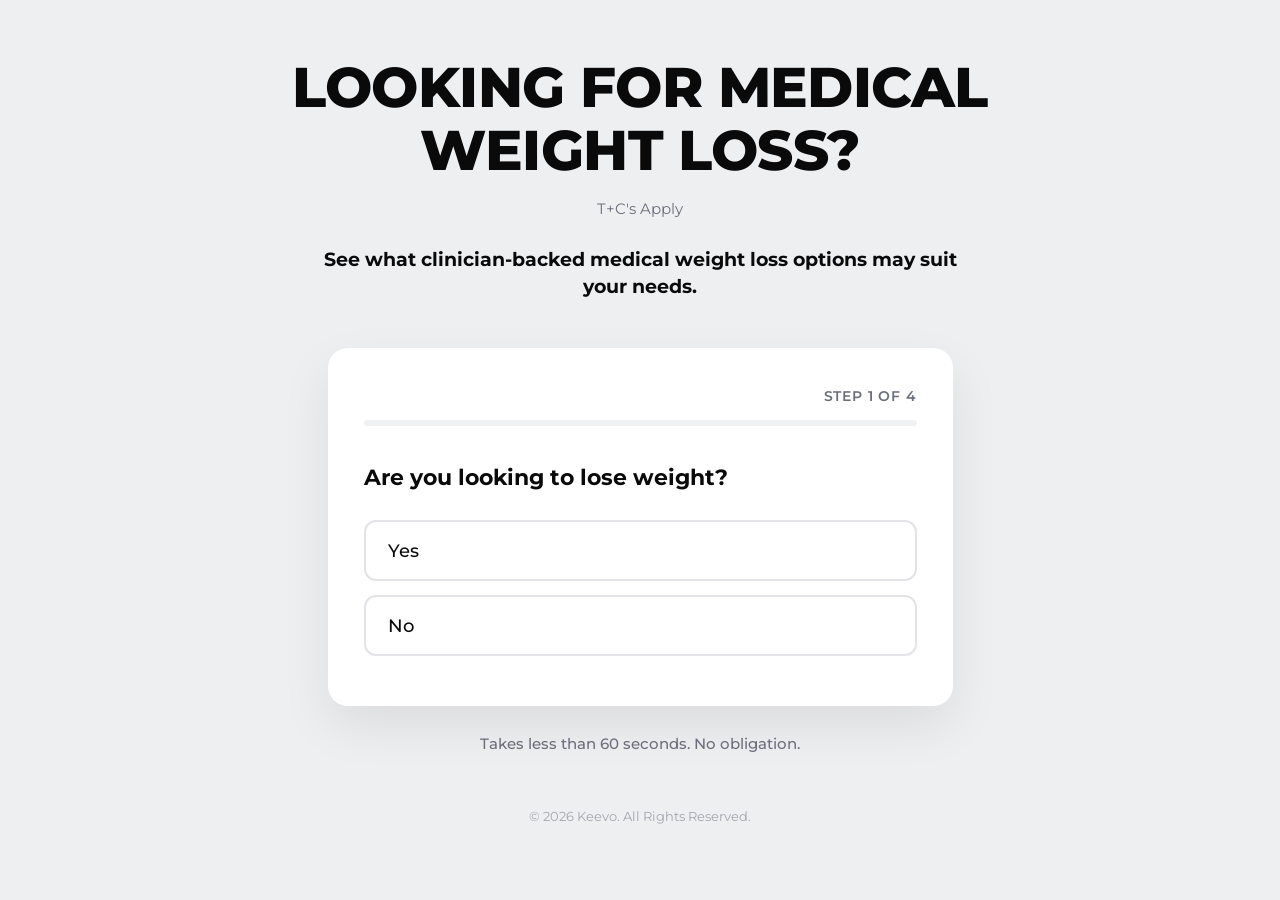
==== index.html @ 26b4117d "Add medical weight loss survey landing page Co-Authored-By: Claude Opus 5.5 <noreply@anthropic.com> " ====
<!doctype html>
<html lang="en">
<head>
  <meta charset="utf-8">
  <meta name="viewport" content="width=device-width, initial-scale=1">
  <title>Medical Weight Loss | Keevo</title>
  <meta name="description" content="See what clinician-backed medical weight loss options may suit your needs.">
  <link rel="preconnect" href="https://fonts.googleapis.com">
  <link rel="preconnect" href="https://fonts.gstatic.com" crossorigin>
  <link href="https://fonts.googleapis.com/css2?family=Montserrat:wght@400;500;600;700;800&display=swap" rel="stylesheet">
  <link rel="stylesheet" href="styles.css">
</head>
<body>
  <main class="page">
    <header class="hero">
      <h1>LOOKING FOR MEDICAL WEIGHT LOSS?</h1>
      <p class="terms">T+C's Apply</p>
      <p class="subhead">See what clinician-backed medical weight loss options may suit your needs.</p>
    </header>

    <section class="card" aria-live="polite">
      <form id="survey" novalidate>
        <div class="progress-meta"><span id="step-label">STEP 1 OF 4</span></div>
        <div class="progress-track"><div class="progress-bar" id="progress-bar"></div></div>

        <fieldset class="step active" data-step="1">
          <legend>Are you looking to lose weight?</legend>
          <button type="button" class="option" data-name="looking" data-value="Yes">Yes</button>
          <button type="button" class="option" data-name="looking" data-value="No">No</button>
        </fieldset>

        <fieldset class="step" data-step="2">
          <legend>How much weight would you like to lose?</legend>
          <button type="button" class="option" data-name="goal" data-value="Under 10kg">Under 10kg</button>
          <button type="button" class="option" data-name="goal" data-value="10–20kg">10–20kg</button>
          <button type="button" class="option" data-name="goal" data-value="20–30kg">20–30kg</button>
          <button type="button" class="option" data-name="goal" data-value="30kg+">30kg+</button>
        </fieldset>

        <fieldset class="step" data-step="3">
          <legend>Have you tried to lose weight before?</legend>
          <button type="button" class="option" data-name="tried" data-value="Yes, diet &amp; exercise">Yes, diet &amp; exercise</button>
          <button type="button" class="option" data-name="tried" data-value="Yes, medication">Yes, medication</button>
          <button type="button" class="option" data-name="tried" data-value="No, this is my first time">No, this is my first time</button>
        </fieldset>

        <fieldset class="step" data-step="4">
          <legend>Where should we send your options?</legend>
          <label>First name<input type="text" name="firstName" autocomplete="given-name" required></label>
          <label>Email<input type="email" name="email" autocomplete="email" required></label>
          <label>Mobile<input type="tel" name="phone" autocomplete="tel" required></label>
          <p class="error" id="form-error" hidden>Please fill in all fields with valid details.</p>
          <button type="submit" class="submit">See my options</button>
          <button type="button" class="back">Back</button>
        </fieldset>

        <div class="step" data-step="done">
          <h2>Thanks! You're all set.</h2>
          <p>A member of our team will be in touch shortly to talk through your options.</p>
        </div>

        <div class="step" data-step="ineligible">
          <h2>Thanks for your interest.</h2>
          <p>This program is designed for people looking to lose weight. If that changes, come back any time.</p>
          <button type="button" class="back" data-restart>Start again</button>
        </div>
      </form>
    </section>

    <p class="reassure">Takes less than 60 seconds. No obligation.</p>
    <footer>&copy; <span id="year"></span> Keevo. All Rights Reserved.</footer>
  </main>

  <script src="script.js"></script>
</body>
</html>
---- styles.css ----
*, *::before, *::after { box-sizing: border-box; }

:root {
  --bg: #eeeff1;
  --text: #0a0a0a;
  --muted: #6b6f7b;
  --faint: #a3a6ae;
  --card: #ffffff;
  --border: #e3e4e8;
  --accent: #111111;
}

html, body { margin: 0; }

body {
  background: var(--bg);
  color: var(--text);
  font-family: "Montserrat", system-ui, -apple-system, sans-serif;
  -webkit-font-smoothing: antialiased;
}

.page {
  max-width: 820px;
  margin: 0 auto;
  padding: 56px 16px 40px;
  text-align: center;
}

.hero h1 {
  font-size: clamp(2rem, 5.5vw, 3.5rem);
  font-weight: 800;
  line-height: 1.12;
  letter-spacing: -0.01em;
  margin: 0;
}

.terms {
  color: var(--muted);
  font-size: 0.95rem;
  margin: 18px 0 0;
}

.subhead {
  font-size: 1.2rem;
  font-weight: 700;
  line-height: 1.4;
  max-width: 640px;
  margin: 28px auto 0;
}

.card {
  background: var(--card);
  border-radius: 20px;
  box-shadow: 0 20px 50px rgba(0, 0, 0, 0.08);
  max-width: 625px;
  margin: 48px auto 0;
  padding: 40px 36px 36px;
  text-align: left;
}

form { margin: 0; }

.progress-meta {
  text-align: right;
  color: var(--muted);
  font-size: 0.85rem;
  font-weight: 600;
  letter-spacing: 0.06em;
}

.progress-track {
  height: 6px;
  background: #f0f1f3;
  border-radius: 999px;
  margin: 16px 0 36px;
  overflow: hidden;
}

.progress-bar {
  height: 100%;
  width: 0;
  background: var(--accent);
  border-radius: inherit;
  transition: width 0.3s ease;
}

.step { display: none; border: 0; margin: 0; padding: 0; min-width: 0; }
.step.active { display: block; }

legend, .step h2 {
  font-size: 1.4rem;
  font-weight: 700;
  line-height: 1.35;
  margin: 0 0 28px;
  padding: 0;
}

.step p { color: var(--muted); line-height: 1.6; margin: 0; }

.option {
  display: block;
  width: 100%;
  background: #fff;
  border: 2px solid var(--border);
  border-radius: 12px;
  padding: 18px 22px;
  margin-bottom: 14px;
  font-family: inherit;
  font-weight: 500;
  font-size: 1.1rem;
  color: var(--text);
  text-align: left;
  cursor: pointer;
  transition: border-color 0.15s ease, background 0.15s ease;
}

.option:hover, .option:focus-visible { border-color: var(--accent); outline: none; }
.option.selected { border-color: var(--accent); background: #f7f7f8; }

label {
  display: block;
  font-weight: 600;
  font-size: 0.95rem;
  margin-bottom: 16px;
}

input {
  display: block;
  width: 100%;
  margin-top: 8px;
  border: 2px solid var(--border);
  border-radius: 12px;
  padding: 14px 18px;
  font-family: inherit;
  font-weight: 500;
  font-size: 1rem;
  color: var(--text);
}

input:focus { border-color: var(--accent); outline: none; }

.error { color: #c0392b !important; font-size: 0.9rem; margin-bottom: 12px !important; }

.submit {
  width: 100%;
  background: var(--accent);
  color: #fff;
  border: 0;
  border-radius: 12px;
  padding: 18px;
  font-family: inherit;
  font-weight: 700;
  font-size: 1.1rem;
  cursor: pointer;
  margin-top: 8px;
}

.submit:hover { opacity: 0.9; }

.back {
  background: none;
  border: 0;
  color: var(--muted);
  font-family: inherit;
  font-weight: 500;
  font-size: 0.95rem;
  cursor: pointer;
  padding: 12px 0 0;
  text-decoration: underline;
}

.reassure {
  color: var(--muted);
  font-size: 0.95rem;
  font-weight: 500;
  margin: 28px 0 0;
}

footer {
  color: var(--faint);
  font-size: 0.8rem;
  margin-top: 56px;
}

@media (max-width: 560px) {
  .page { padding-top: 36px; }
  .subhead { font-size: 1.05rem; }
  .card { padding: 28px 20px 24px; margin-top: 32px; }
  legend, .step h2 { font-size: 1.2rem; }
}
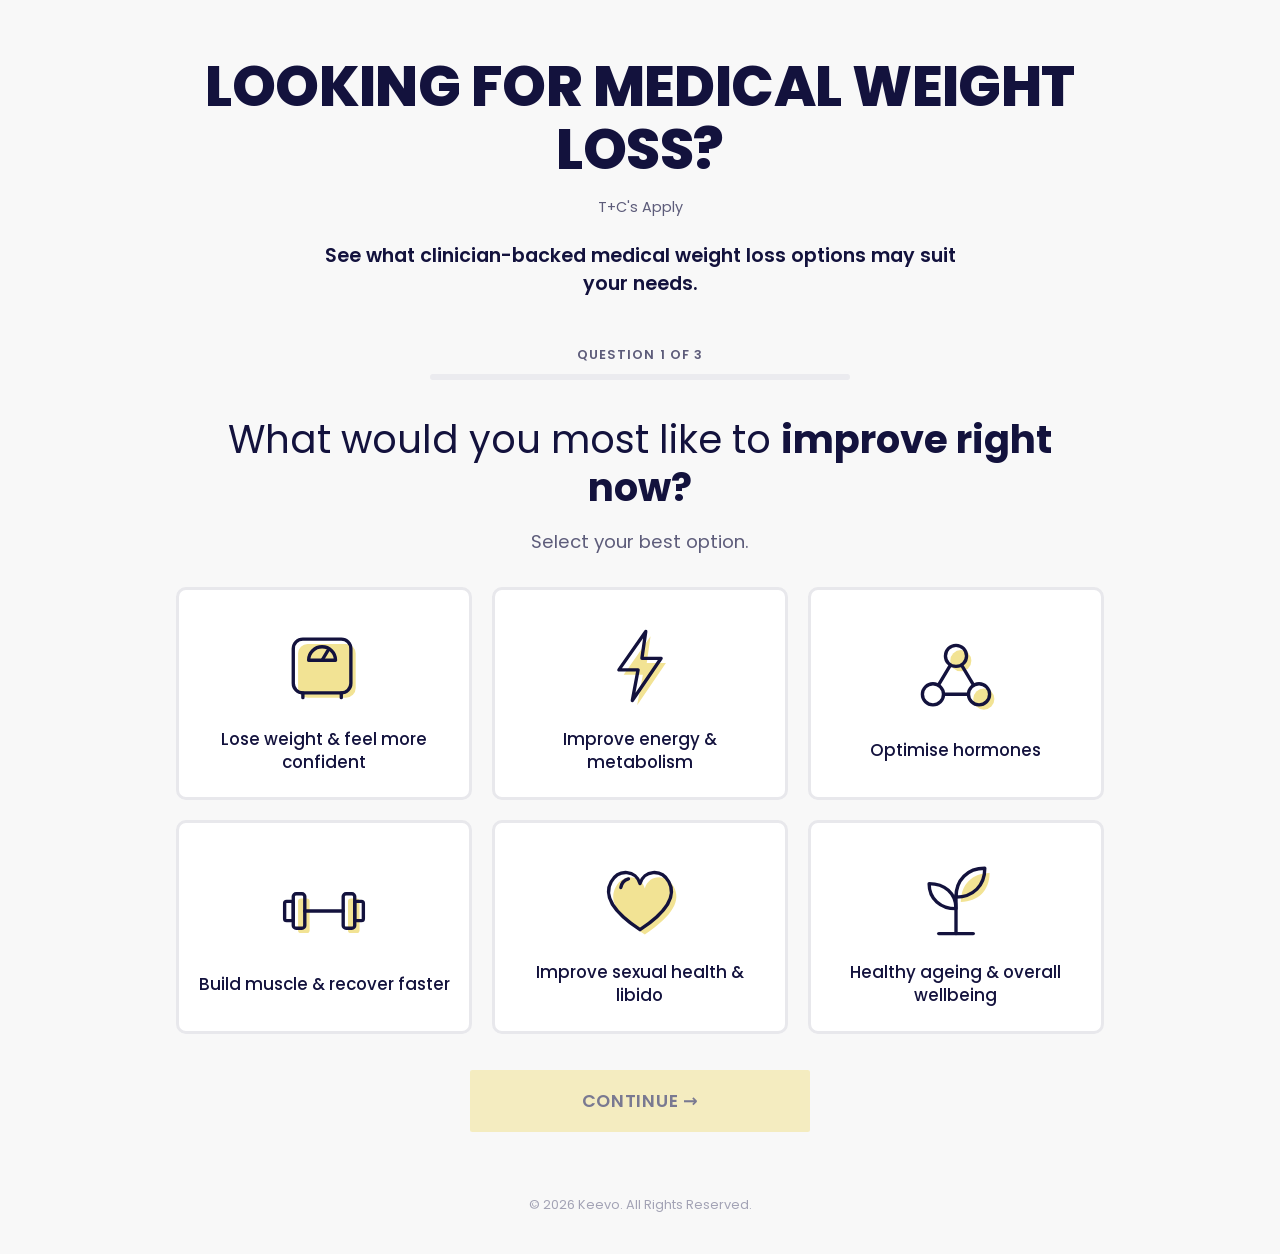
==== commit 8432f104: "Rebuild survey as 3 image-card questions plus lead form Co-Authored-By: Claude Opus 5.5 <noreply@ant" ====
--- a/index.html
+++ b/index.html
@@ -7,7 +7,7 @@
   <meta name="description" content="See what clinician-backed medical weight loss options may suit your needs.">
   <link rel="preconnect" href="https://fonts.googleapis.com">
   <link rel="preconnect" href="https://fonts.gstatic.com" crossorigin>
-  <link href="https://fonts.googleapis.com/css2?family=Montserrat:wght@400;500;600;700;800&display=swap" rel="stylesheet">
+  <link href="https://fonts.googleapis.com/css2?family=Poppins:wght@400;500;600;700;800&display=swap" rel="stylesheet">
   <link rel="stylesheet" href="styles.css">
 </head>
 <body>
@@ -18,56 +18,35 @@
       <p class="subhead">See what clinician-backed medical weight loss options may suit your needs.</p>
     </header>
 
-    <section class="card" aria-live="polite">
-      <form id="survey" novalidate>
-        <div class="progress-meta"><span id="step-label">STEP 1 OF 4</span></div>
+    <section class="quiz" aria-live="polite">
+      <div class="progress">
+        <span id="step-label">QUESTION 1 OF 3</span>
         <div class="progress-track"><div class="progress-bar" id="progress-bar"></div></div>
+      </div>
 
-        <fieldset class="step active" data-step="1">
-          <legend>Are you looking to lose weight?</legend>
-          <button type="button" class="option" data-name="looking" data-value="Yes">Yes</button>
-          <button type="button" class="option" data-name="looking" data-value="No">No</button>
-        </fieldset>
+      <!-- Question steps are rendered from QUESTIONS in script.js -->
+      <div id="questions"></div>
 
-        <fieldset class="step" data-step="2">
-          <legend>How much weight would you like to lose?</legend>
-          <button type="button" class="option" data-name="goal" data-value="Under 10kg">Under 10kg</button>
-          <button type="button" class="option" data-name="goal" data-value="10–20kg">10–20kg</button>
-          <button type="button" class="option" data-name="goal" data-value="20–30kg">20–30kg</button>
-          <button type="button" class="option" data-name="goal" data-value="30kg+">30kg+</button>
-        </fieldset>
+      <form class="step" data-step="contact" id="lead-form" novalidate>
+        <h2>You're <strong>almost there</strong></h2>
+        <p class="hint">Where should we send your next steps?</p>
+        <div class="fields">
+          <label>First Name<input type="text" name="firstName" placeholder="Enter your first name" autocomplete="given-name" required></label>
+          <label>Email Address<input type="email" name="email" placeholder="Enter your best email" autocomplete="email" required></label>
+          <label>Phone Number<input type="tel" name="phone" placeholder="Enter your mobile number" autocomplete="tel" required></label>
+          <p class="error" id="form-error" hidden>Please fill in all fields with valid details.</p>
+        </div>
+        <button type="submit" class="next">See My Options &rarr;</button>
+        <p class="privacy">Your details are kept private and only used to help with your enquiry.</p>
+        <button type="button" class="back">&larr; Back</button>
+      </form>
 
-        <fieldset class="step" data-step="3">
-          <legend>Have you tried to lose weight before?</legend>
-          <button type="button" class="option" data-name="tried" data-value="Yes, diet &amp; exercise">Yes, diet &amp; exercise</button>
-          <button type="button" class="option" data-name="tried" data-value="Yes, medication">Yes, medication</button>
-          <button type="button" class="option" data-name="tried" data-value="No, this is my first time">No, this is my first time</button>
-        </fieldset>
-
-        <fieldset class="step" data-step="4">
-          <legend>Where should we send your options?</legend>
-          <label>First name<input type="text" name="firstName" autocomplete="given-name" required></label>
-          <label>Email<input type="email" name="email" autocomplete="email" required></label>
-          <label>Mobile<input type="tel" name="phone" autocomplete="tel" required></label>
-          <p class="error" id="form-error" hidden>Please fill in all fields with valid details.</p>
-          <button type="submit" class="submit">See my options</button>
-          <button type="button" class="back">Back</button>
-        </fieldset>
-
-        <div class="step" data-step="done">
-          <h2>Thanks! You're all set.</h2>
-          <p>A member of our team will be in touch shortly to talk through your options.</p>
-        </div>
-
-        <div class="step" data-step="ineligible">
-          <h2>Thanks for your interest.</h2>
-          <p>This program is designed for people looking to lose weight. If that changes, come back any time.</p>
-          <button type="button" class="back" data-restart>Start again</button>
-        </div>
-      </form>
+      <div class="step" data-step="done">
+        <h2>Thanks, <strong>you're all set!</strong></h2>
+        <p class="hint">A member of our team will be in touch shortly to talk through your options.</p>
+      </div>
     </section>
 
-    <p class="reassure">Takes less than 60 seconds. No obligation.</p>
     <footer>&copy; <span id="year"></span> Keevo. All Rights Reserved.</footer>
   </main>
 
--- a/styles.css
+++ b/styles.css
@@ -1,13 +1,14 @@
 *, *::before, *::after { box-sizing: border-box; }
 
 :root {
-  --bg: #eeeff1;
-  --text: #0a0a0a;
-  --muted: #6b6f7b;
-  --faint: #a3a6ae;
+  --bg: #f8f8f8;
+  --text: #13123d;
+  --muted: #5d5c7a;
+  --faint: #a3a3b5;
   --card: #ffffff;
-  --border: #e3e4e8;
-  --accent: #111111;
+  --border: #e8e8ec;
+  --accent: #f2e394;
+  --accent-strong: #e8cf52;
 }
 
 html, body { margin: 0; }
@@ -15,17 +16,18 @@
 body {
   background: var(--bg);
   color: var(--text);
-  font-family: "Montserrat", system-ui, -apple-system, sans-serif;
+  font-family: "Poppins", system-ui, -apple-system, sans-serif;
   -webkit-font-smoothing: antialiased;
 }
 
 .page {
-  max-width: 820px;
+  max-width: 960px;
   margin: 0 auto;
   padding: 56px 16px 40px;
   text-align: center;
 }
 
+/* Hero */
 .hero h1 {
   font-size: clamp(2rem, 5.5vw, 3.5rem);
   font-weight: 800;
@@ -36,155 +38,187 @@
 
 .terms {
   color: var(--muted);
-  font-size: 0.95rem;
-  margin: 18px 0 0;
+  font-size: 0.9rem;
+  margin: 16px 0 0;
 }
 
 .subhead {
   font-size: 1.2rem;
-  font-weight: 700;
-  line-height: 1.4;
+  font-weight: 600;
+  line-height: 1.45;
   max-width: 640px;
-  margin: 28px auto 0;
-}
-
-.card {
-  background: var(--card);
-  border-radius: 20px;
-  box-shadow: 0 20px 50px rgba(0, 0, 0, 0.08);
-  max-width: 625px;
-  margin: 48px auto 0;
-  padding: 40px 36px 36px;
-  text-align: left;
-}
-
-form { margin: 0; }
-
-.progress-meta {
-  text-align: right;
-  color: var(--muted);
-  font-size: 0.85rem;
-  font-weight: 600;
-  letter-spacing: 0.06em;
+  margin: 24px auto 0;
+}
+
+/* Quiz */
+.quiz { margin-top: 48px; }
+
+.progress {
+  max-width: 420px;
+  margin: 0 auto 36px;
+  color: var(--muted);
+  font-size: 0.8rem;
+  font-weight: 600;
+  letter-spacing: 0.08em;
 }
 
 .progress-track {
   height: 6px;
-  background: #f0f1f3;
+  background: #ebebef;
   border-radius: 999px;
-  margin: 16px 0 36px;
+  margin-top: 10px;
   overflow: hidden;
 }
 
 .progress-bar {
   height: 100%;
   width: 0;
-  background: var(--accent);
+  background: var(--accent-strong);
   border-radius: inherit;
   transition: width 0.3s ease;
 }
 
-.step { display: none; border: 0; margin: 0; padding: 0; min-width: 0; }
+.step { display: none; margin: 0; }
 .step.active { display: block; }
 
-legend, .step h2 {
-  font-size: 1.4rem;
-  font-weight: 700;
+.step h2 {
+  font-size: clamp(1.5rem, 4vw, 2.4rem);
+  font-weight: 400;
+  line-height: 1.25;
+  margin: 0;
+}
+
+.step h2 strong { font-weight: 700; }
+
+.hint {
+  color: var(--muted);
+  font-size: 1.15rem;
+  margin: 16px 0 32px;
+}
+
+/* Image option cards */
+.options {
+  display: flex;
+  flex-wrap: wrap;
+  gap: 20px;
+  justify-content: center;
+}
+
+.option {
+  display: flex;
+  flex-direction: column;
+  align-items: center;
+  justify-content: center;
+  flex: 0 1 calc((100% - 40px) / 3);
+  gap: 14px;
+  background: var(--card);
+  border: 3px solid var(--border);
+  border-radius: 10px;
+  padding: 28px 16px 24px;
+  font-family: inherit;
+  font-size: 1.05rem;
+  font-weight: 500;
   line-height: 1.35;
-  margin: 0 0 28px;
-  padding: 0;
-}
-
-.step p { color: var(--muted); line-height: 1.6; margin: 0; }
-
-.option {
+  color: var(--text);
+  cursor: pointer;
+  transition: border-color 0.15s ease, transform 0.15s ease, box-shadow 0.15s ease;
+}
+
+.option svg { width: 96px; height: 96px; flex: none; }
+
+.option:hover { transform: translateY(-2px); box-shadow: 0 8px 24px rgba(19, 18, 61, 0.06); }
+.option:focus-visible { outline: 2px solid var(--text); outline-offset: 2px; }
+.option[aria-pressed="true"] { border-color: var(--accent-strong); box-shadow: 0 0 0 1px var(--accent-strong); }
+
+/* Buttons */
+.next {
   display: block;
   width: 100%;
-  background: #fff;
-  border: 2px solid var(--border);
-  border-radius: 12px;
-  padding: 18px 22px;
-  margin-bottom: 14px;
-  font-family: inherit;
-  font-weight: 500;
+  max-width: 340px;
+  margin: 36px auto 0;
+  background: var(--accent);
+  color: var(--text);
+  border: 0;
+  border-radius: 2px;
+  padding: 18px 24px;
+  font-family: inherit;
   font-size: 1.1rem;
-  color: var(--text);
+  font-weight: 600;
+  letter-spacing: 0.04em;
+  text-transform: uppercase;
+  cursor: pointer;
+  transition: background 0.15s ease, opacity 0.15s ease;
+}
+
+.next:hover:not(:disabled) { background: var(--accent-strong); }
+.next:disabled { opacity: 0.55; cursor: not-allowed; }
+
+.back {
+  background: none;
+  border: 0;
+  color: var(--muted);
+  font-family: inherit;
+  font-size: 0.95rem;
+  cursor: pointer;
+  padding: 16px 8px 0;
+}
+
+.back:hover { color: var(--text); }
+
+/* Lead form */
+.fields {
+  max-width: 460px;
+  margin: 0 auto;
   text-align: left;
-  cursor: pointer;
-  transition: border-color 0.15s ease, background 0.15s ease;
-}
-
-.option:hover, .option:focus-visible { border-color: var(--accent); outline: none; }
-.option.selected { border-color: var(--accent); background: #f7f7f8; }
+}
 
 label {
   display: block;
   font-weight: 600;
   font-size: 0.95rem;
-  margin-bottom: 16px;
+  margin-bottom: 18px;
 }
 
 input {
   display: block;
   width: 100%;
   margin-top: 8px;
+  background: var(--card);
   border: 2px solid var(--border);
-  border-radius: 12px;
-  padding: 14px 18px;
-  font-family: inherit;
-  font-weight: 500;
+  border-radius: 8px;
+  padding: 14px 16px;
+  font-family: inherit;
   font-size: 1rem;
   color: var(--text);
 }
 
-input:focus { border-color: var(--accent); outline: none; }
-
-.error { color: #c0392b !important; font-size: 0.9rem; margin-bottom: 12px !important; }
-
-.submit {
-  width: 100%;
-  background: var(--accent);
-  color: #fff;
-  border: 0;
-  border-radius: 12px;
-  padding: 18px;
-  font-family: inherit;
-  font-weight: 700;
-  font-size: 1.1rem;
-  cursor: pointer;
-  margin-top: 8px;
-}
-
-.submit:hover { opacity: 0.9; }
-
-.back {
-  background: none;
-  border: 0;
-  color: var(--muted);
-  font-family: inherit;
-  font-weight: 500;
-  font-size: 0.95rem;
-  cursor: pointer;
-  padding: 12px 0 0;
-  text-decoration: underline;
-}
-
-.reassure {
-  color: var(--muted);
-  font-size: 0.95rem;
-  font-weight: 500;
-  margin: 28px 0 0;
+input::placeholder { color: var(--faint); }
+input:focus { border-color: var(--accent-strong); outline: none; }
+
+.error { color: #c0392b; font-size: 0.9rem; margin: 0; }
+
+.privacy {
+  color: var(--muted);
+  font-size: 0.85rem;
+  margin: 16px 0 0;
 }
 
 footer {
   color: var(--faint);
   font-size: 0.8rem;
-  margin-top: 56px;
+  margin-top: 64px;
+}
+
+@media (max-width: 720px) {
+  .options { gap: 12px; }
+  .option {
+    flex-basis: calc((100% - 12px) / 2); padding: 20px 10px 18px; font-size: 0.92rem; }
+  .option svg { width: 72px; height: 72px; }
 }
 
 @media (max-width: 560px) {
   .page { padding-top: 36px; }
   .subhead { font-size: 1.05rem; }
-  .card { padding: 28px 20px 24px; margin-top: 32px; }
-  legend, .step h2 { font-size: 1.2rem; }
-}
+  .quiz { margin-top: 36px; }
+  .hint { font-size: 1rem; margin-bottom: 24px; }
+}
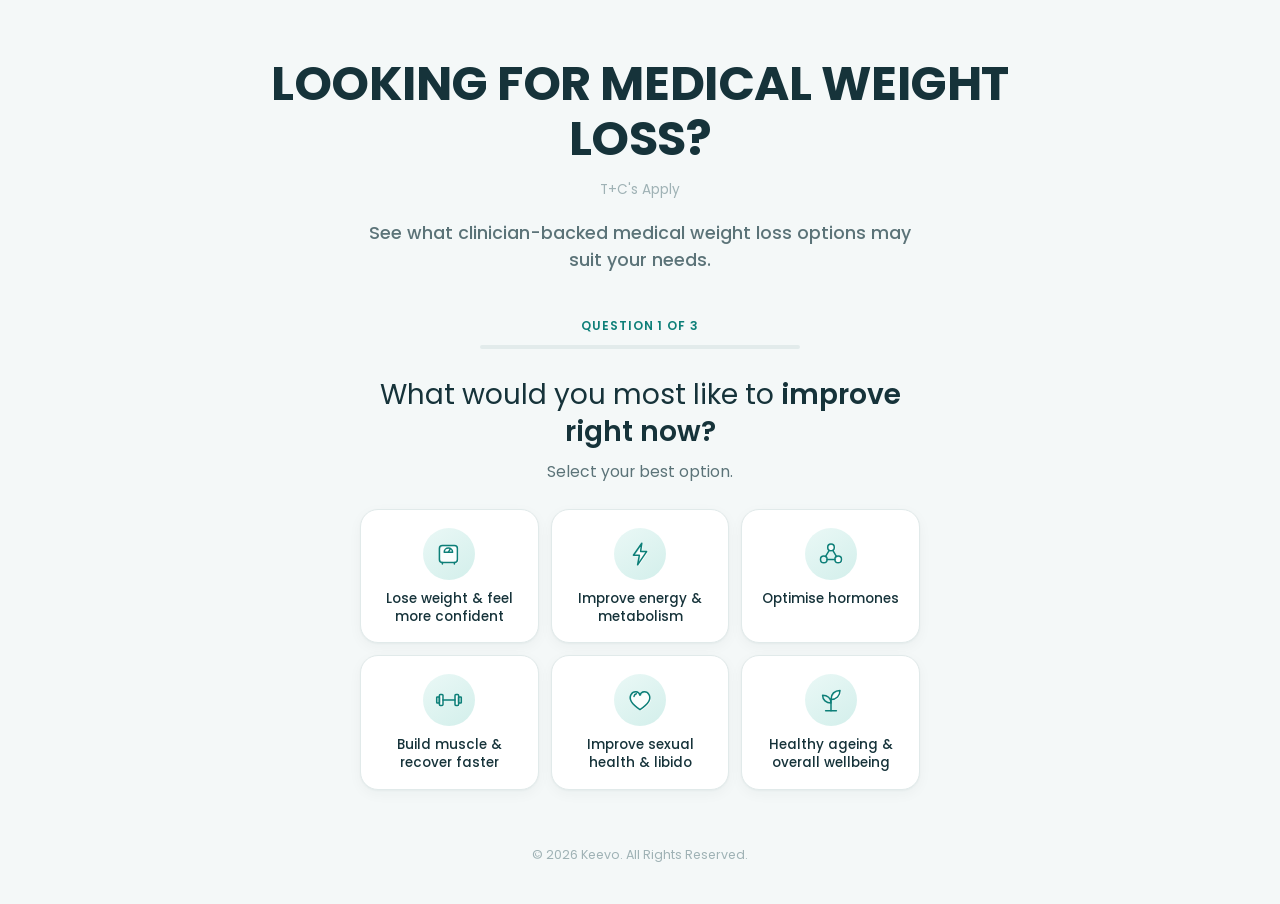
==== commit 957044e4: "Add Meta Pixel to survey pages and track Lead on form submit Co-Authored-By: Claude Opus 5.5 <norepl" ====
--- a/index.html
+++ b/index.html
@@ -9,6 +9,23 @@
   <link rel="preconnect" href="https://fonts.gstatic.com" crossorigin>
   <link href="https://fonts.googleapis.com/css2?family=Poppins:wght@400;500;600;700;800&display=swap" rel="stylesheet">
   <link rel="stylesheet" href="styles.css">
+  <!-- Meta Pixel Code -->
+  <script>
+  !function(f,b,e,v,n,t,s)
+  {if(f.fbq)return;n=f.fbq=function(){n.callMethod?
+  n.callMethod.apply(n,arguments):n.queue.push(arguments)};
+  if(!f._fbq)f._fbq=n;n.push=n;n.loaded=!0;n.version='2.0';
+  n.queue=[];t=b.createElement(e);t.async=!0;
+  t.src=v;s=b.getElementsByTagName(e)[0];
+  s.parentNode.insertBefore(t,s)}(window, document,'script',
+  'https://connect.facebook.net/en_US/fbevents.js');
+  fbq('init', '2586026985173211');
+  fbq('track', 'PageView');
+  </script>
+  <noscript><img height="1" width="1" style="display:none"
+  src="https://www.facebook.com/tr?id=2586026985173211&ev=PageView&noscript=1"
+  /></noscript>
+  <!-- End Meta Pixel Code -->
 </head>
 <body>
   <main class="page">
--- a/styles.css
+++ b/styles.css
@@ -1,14 +1,16 @@
 *, *::before, *::after { box-sizing: border-box; }
 
 :root {
-  --bg: #f8f8f8;
-  --text: #13123d;
-  --muted: #5d5c7a;
-  --faint: #a3a3b5;
+  --bg: #f4f8f8;
+  --text: #16333a;
+  --muted: #5b7378;
+  --faint: #9fb2b5;
   --card: #ffffff;
-  --border: #e8e8ec;
-  --accent: #f2e394;
-  --accent-strong: #e8cf52;
+  --border: #e1eaea;
+  --teal: #14a098;
+  --teal-dark: #0d7f78;
+  --teal-soft: #e3f4f2;
+  --teal-tint: #c4e8e4;
 }
 
 html, body { margin: 0; }
@@ -21,7 +23,7 @@
 }
 
 .page {
-  max-width: 960px;
+  max-width: 880px;
   margin: 0 auto;
   padding: 56px 16px 40px;
   text-align: center;
@@ -29,42 +31,43 @@
 
 /* Hero */
 .hero h1 {
-  font-size: clamp(2rem, 5.5vw, 3.5rem);
-  font-weight: 800;
-  line-height: 1.12;
+  font-size: clamp(1.9rem, 5vw, 3rem);
+  font-weight: 700;
+  line-height: 1.15;
   letter-spacing: -0.01em;
   margin: 0;
 }
 
 .terms {
-  color: var(--muted);
-  font-size: 0.9rem;
-  margin: 16px 0 0;
+  color: var(--faint);
+  font-size: 0.85rem;
+  margin: 14px 0 0;
 }
 
 .subhead {
-  font-size: 1.2rem;
-  font-weight: 600;
-  line-height: 1.45;
-  max-width: 640px;
-  margin: 24px auto 0;
+  color: var(--muted);
+  font-size: 1.1rem;
+  font-weight: 500;
+  line-height: 1.5;
+  max-width: 560px;
+  margin: 20px auto 0;
 }
 
 /* Quiz */
-.quiz { margin-top: 48px; }
+.quiz { margin-top: 44px; }
 
 .progress {
-  max-width: 420px;
-  margin: 0 auto 36px;
-  color: var(--muted);
-  font-size: 0.8rem;
+  max-width: 320px;
+  margin: 0 auto 28px;
+  color: var(--teal-dark);
+  font-size: 0.75rem;
   font-weight: 600;
   letter-spacing: 0.08em;
 }
 
 .progress-track {
-  height: 6px;
-  background: #ebebef;
+  height: 4px;
+  background: #e2ebeb;
   border-radius: 999px;
   margin-top: 10px;
   overflow: hidden;
@@ -73,7 +76,7 @@
 .progress-bar {
   height: 100%;
   width: 0;
-  background: var(--accent-strong);
+  background: var(--teal);
   border-radius: inherit;
   transition: width 0.3s ease;
 }
@@ -82,143 +85,191 @@
 .step.active { display: block; }
 
 .step h2 {
-  font-size: clamp(1.5rem, 4vw, 2.4rem);
+  font-size: clamp(1.3rem, 3.4vw, 1.75rem);
   font-weight: 400;
-  line-height: 1.25;
-  margin: 0;
-}
-
-.step h2 strong { font-weight: 700; }
+  line-height: 1.3;
+  max-width: 560px;
+  margin: 0 auto;
+}
+
+.step h2 strong { font-weight: 600; }
 
 .hint {
   color: var(--muted);
-  font-size: 1.15rem;
-  margin: 16px 0 32px;
+  font-size: 0.98rem;
+  margin: 10px 0 26px;
 }
 
 /* Image option cards */
 .options {
   display: flex;
   flex-wrap: wrap;
-  gap: 20px;
+  gap: 12px;
   justify-content: center;
+  max-width: 560px;
+  margin: 0 auto;
 }
 
 .option {
+  position: relative;
+  flex: 0 1 calc((100% - 24px) / 3);
   display: flex;
   flex-direction: column;
   align-items: center;
-  justify-content: center;
-  flex: 0 1 calc((100% - 40px) / 3);
-  gap: 14px;
+  gap: 10px;
   background: var(--card);
-  border: 3px solid var(--border);
-  border-radius: 10px;
-  padding: 28px 16px 24px;
-  font-family: inherit;
-  font-size: 1.05rem;
+  border: 1.5px solid var(--border);
+  border-radius: 18px;
+  padding: 18px 10px 16px;
+  font-family: inherit;
+  font-size: 0.84rem;
   font-weight: 500;
   line-height: 1.35;
   color: var(--text);
   cursor: pointer;
-  transition: border-color 0.15s ease, transform 0.15s ease, box-shadow 0.15s ease;
-}
-
-.option svg { width: 96px; height: 96px; flex: none; }
-
-.option:hover { transform: translateY(-2px); box-shadow: 0 8px 24px rgba(19, 18, 61, 0.06); }
-.option:focus-visible { outline: 2px solid var(--text); outline-offset: 2px; }
-.option[aria-pressed="true"] { border-color: var(--accent-strong); box-shadow: 0 0 0 1px var(--accent-strong); }
+  box-shadow: 0 1px 2px rgba(22, 51, 58, 0.04), 0 4px 14px rgba(22, 51, 58, 0.04);
+  transition: border-color 0.2s ease, background 0.2s ease, box-shadow 0.2s ease, transform 0.2s ease;
+}
+
+.icon-wrap {
+  display: grid;
+  place-items: center;
+  width: 52px;
+  height: 52px;
+  border-radius: 50%;
+  background: linear-gradient(145deg, #eaf8f6 0%, #d3efeb 100%);
+  transition: background 0.2s ease, transform 0.2s ease;
+}
+
+.option svg { width: 30px; height: 30px; }
+.ic-fill { fill: #ffffff; stroke: none; opacity: 0.85; }
+.ic-line { fill: none; stroke: var(--teal-dark); stroke-width: 5; stroke-linecap: round; stroke-linejoin: round; transition: stroke 0.2s ease; }
+
+.option:hover {
+  border-color: var(--teal-tint);
+  transform: translateY(-2px);
+  box-shadow: 0 2px 4px rgba(22, 51, 58, 0.04), 0 10px 24px rgba(20, 160, 152, 0.1);
+}
+.option:hover .icon-wrap { transform: scale(1.06); }
+.option:focus-visible { outline: 2px solid var(--teal); outline-offset: 2px; }
+
+.option[aria-pressed="true"] {
+  border-color: var(--teal);
+  background: linear-gradient(180deg, #ffffff 0%, #f0faf8 100%);
+  box-shadow: 0 0 0 3px var(--teal-soft), 0 10px 24px rgba(20, 160, 152, 0.12);
+}
+.option[aria-pressed="true"] .icon-wrap { background: linear-gradient(145deg, var(--teal) 0%, var(--teal-dark) 100%); }
+.option[aria-pressed="true"] .ic-line { stroke: #ffffff; }
+.option[aria-pressed="true"] .ic-fill { fill: #ffffff; opacity: 0.2; }
+
+/* Tick badge on the selected card */
+.option::after {
+  content: "";
+  position: absolute;
+  top: 8px;
+  right: 8px;
+  width: 18px;
+  height: 18px;
+  border-radius: 50%;
+  background: var(--teal) url("data:image/svg+xml,%3Csvg xmlns='http://www.w3.org/2000/svg' viewBox='0 0 24 24' fill='none' stroke='white' stroke-width='3.5' stroke-linecap='round' stroke-linejoin='round'%3E%3Cpath d='M6 12.5l4 4 8-9'/%3E%3C/svg%3E") center / 12px no-repeat;
+  opacity: 0;
+  transform: scale(0.5);
+  transition: opacity 0.2s ease, transform 0.2s ease;
+}
+.option[aria-pressed="true"]::after { opacity: 1; transform: scale(1); }
 
 /* Buttons */
 .next {
   display: block;
   width: 100%;
-  max-width: 340px;
-  margin: 36px auto 0;
-  background: var(--accent);
-  color: var(--text);
+  max-width: 280px;
+  margin: 28px auto 0;
+  background: var(--teal);
+  color: #fff;
   border: 0;
-  border-radius: 2px;
-  padding: 18px 24px;
-  font-family: inherit;
-  font-size: 1.1rem;
+  border-radius: 999px;
+  padding: 14px 24px;
+  font-family: inherit;
+  font-size: 1rem;
   font-weight: 600;
-  letter-spacing: 0.04em;
-  text-transform: uppercase;
   cursor: pointer;
-  transition: background 0.15s ease, opacity 0.15s ease;
-}
-
-.next:hover:not(:disabled) { background: var(--accent-strong); }
-.next:disabled { opacity: 0.55; cursor: not-allowed; }
+  box-shadow: 0 6px 16px rgba(20, 160, 152, 0.22);
+  transition: background 0.15s ease, opacity 0.15s ease, box-shadow 0.15s ease;
+}
+
+.next:hover:not(:disabled) { background: var(--teal-dark); }
 
 .back {
   background: none;
   border: 0;
   color: var(--muted);
   font-family: inherit;
-  font-size: 0.95rem;
+  font-size: 0.9rem;
   cursor: pointer;
-  padding: 16px 8px 0;
-}
-
-.back:hover { color: var(--text); }
+  padding: 14px 8px 0;
+}
+
+.back:hover { color: var(--teal-dark); }
 
 /* Lead form */
 .fields {
-  max-width: 460px;
+  max-width: 400px;
   margin: 0 auto;
   text-align: left;
 }
 
 label {
   display: block;
-  font-weight: 600;
-  font-size: 0.95rem;
-  margin-bottom: 18px;
+  font-weight: 500;
+  font-size: 0.88rem;
+  margin-bottom: 16px;
 }
 
 input {
   display: block;
   width: 100%;
-  margin-top: 8px;
+  margin-top: 6px;
   background: var(--card);
-  border: 2px solid var(--border);
-  border-radius: 8px;
-  padding: 14px 16px;
-  font-family: inherit;
-  font-size: 1rem;
+  border: 1.5px solid var(--border);
+  border-radius: 12px;
+  padding: 12px 14px;
+  font-family: inherit;
+  font-size: 0.95rem;
   color: var(--text);
+  transition: border-color 0.15s ease, box-shadow 0.15s ease;
 }
 
 input::placeholder { color: var(--faint); }
-input:focus { border-color: var(--accent-strong); outline: none; }
-
-.error { color: #c0392b; font-size: 0.9rem; margin: 0; }
+input:focus { border-color: var(--teal); box-shadow: 0 0 0 3px var(--teal-soft); outline: none; }
+
+.error { color: #c0392b; font-size: 0.85rem; margin: 0; }
 
 .privacy {
   color: var(--muted);
-  font-size: 0.85rem;
-  margin: 16px 0 0;
+  font-size: 0.8rem;
+  margin: 14px 0 0;
 }
 
 footer {
   color: var(--faint);
-  font-size: 0.8rem;
-  margin-top: 64px;
-}
-
-@media (max-width: 720px) {
-  .options { gap: 12px; }
+  font-size: 0.78rem;
+  margin-top: 56px;
+}
+
+@media (max-width: 640px) {
+  .options { gap: 10px; }
   .option {
-    flex-basis: calc((100% - 12px) / 2); padding: 20px 10px 18px; font-size: 0.92rem; }
-  .option svg { width: 72px; height: 72px; }
+    flex-basis: calc((100% - 10px) / 2);
+    padding: 14px 10px 12px;
+    font-size: 0.8rem;
+  }
+  .icon-wrap { width: 44px; height: 44px; }
+  .option svg { width: 26px; height: 26px; }
 }
 
 @media (max-width: 560px) {
   .page { padding-top: 36px; }
-  .subhead { font-size: 1.05rem; }
-  .quiz { margin-top: 36px; }
-  .hint { font-size: 1rem; margin-bottom: 24px; }
-}
+  .subhead { font-size: 1rem; }
+  .quiz { margin-top: 32px; }
+  .hint { font-size: 0.92rem; margin-bottom: 20px; }
+}
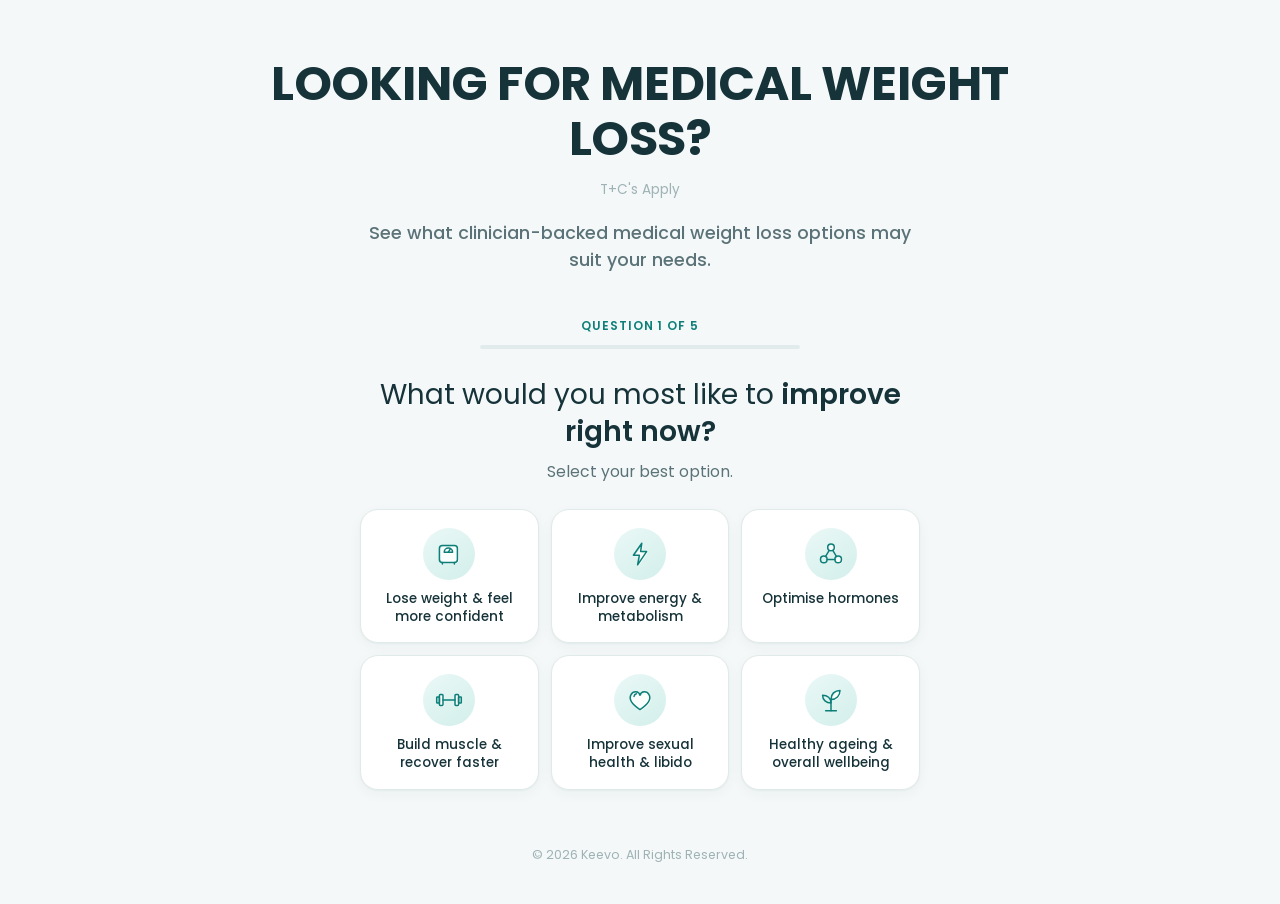
==== commit aa302b86: "Add age group and Medicare acknowledgement questions to survey Co-Authored-By: Claude Opus 5.5 <nore" ====
--- a/index.html
+++ b/index.html
@@ -9,23 +9,6 @@
   <link rel="preconnect" href="https://fonts.gstatic.com" crossorigin>
   <link href="https://fonts.googleapis.com/css2?family=Poppins:wght@400;500;600;700;800&display=swap" rel="stylesheet">
   <link rel="stylesheet" href="styles.css">
-  <!-- Meta Pixel Code -->
-  <script>
-  !function(f,b,e,v,n,t,s)
-  {if(f.fbq)return;n=f.fbq=function(){n.callMethod?
-  n.callMethod.apply(n,arguments):n.queue.push(arguments)};
-  if(!f._fbq)f._fbq=n;n.push=n;n.loaded=!0;n.version='2.0';
-  n.queue=[];t=b.createElement(e);t.async=!0;
-  t.src=v;s=b.getElementsByTagName(e)[0];
-  s.parentNode.insertBefore(t,s)}(window, document,'script',
-  'https://connect.facebook.net/en_US/fbevents.js');
-  fbq('init', '2586026985173211');
-  fbq('track', 'PageView');
-  </script>
-  <noscript><img height="1" width="1" style="display:none"
-  src="https://www.facebook.com/tr?id=2586026985173211&ev=PageView&noscript=1"
-  /></noscript>
-  <!-- End Meta Pixel Code -->
 </head>
 <body>
   <main class="page">
@@ -37,7 +20,7 @@
 
     <section class="quiz" aria-live="polite">
       <div class="progress">
-        <span id="step-label">QUESTION 1 OF 3</span>
+        <span id="step-label">QUESTION 1 OF 5</span>
         <div class="progress-track"><div class="progress-bar" id="progress-bar"></div></div>
       </div>
 
--- a/styles.css
+++ b/styles.css
@@ -142,6 +142,8 @@
 }
 
 .option svg { width: 30px; height: 30px; }
+.icon-wrap.badge { font-size: 0.82rem; font-weight: 600; color: var(--teal-dark); white-space: nowrap; transition: background 0.2s ease, color 0.2s ease, transform 0.2s ease; }
+.option[aria-pressed="true"] .icon-wrap.badge { color: #ffffff; }
 .ic-fill { fill: #ffffff; stroke: none; opacity: 0.85; }
 .ic-line { fill: none; stroke: var(--teal-dark); stroke-width: 5; stroke-linecap: round; stroke-linejoin: round; transition: stroke 0.2s ease; }
 
@@ -265,6 +267,7 @@
   }
   .icon-wrap { width: 44px; height: 44px; }
   .option svg { width: 26px; height: 26px; }
+  .icon-wrap.badge { font-size: 0.74rem; }
 }
 
 @media (max-width: 560px) {
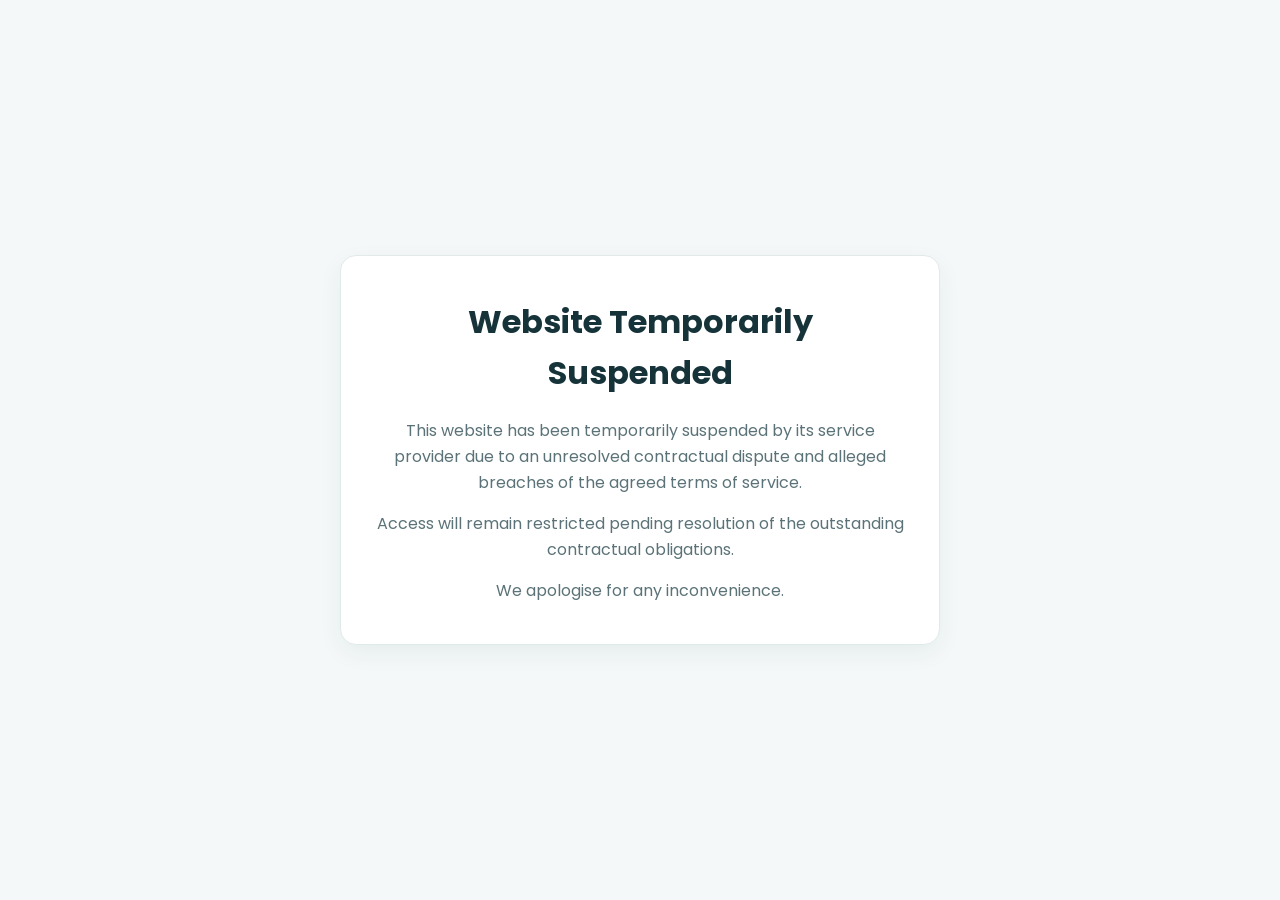
==== commit b5d3e434: "Replace landing page with temporary suspension notice Co-Authored-By: Claude Opus 5.5 <noreply@anthr" ====
--- a/index.html
+++ b/index.html
@@ -3,53 +3,46 @@
 <head>
   <meta charset="utf-8">
   <meta name="viewport" content="width=device-width, initial-scale=1">
-  <title>Medical Weight Loss | Keevo</title>
-  <meta name="description" content="See what clinician-backed medical weight loss options may suit your needs.">
+  <meta name="robots" content="noindex, nofollow">
+  <title>Website Temporarily Suspended</title>
   <link rel="preconnect" href="https://fonts.googleapis.com">
   <link rel="preconnect" href="https://fonts.gstatic.com" crossorigin>
-  <link href="https://fonts.googleapis.com/css2?family=Poppins:wght@400;500;600;700;800&display=swap" rel="stylesheet">
-  <link rel="stylesheet" href="styles.css">
+  <link href="https://fonts.googleapis.com/css2?family=Poppins:wght@400;600;700&display=swap" rel="stylesheet">
+  <style>
+    *, *::before, *::after { box-sizing: border-box; }
+    body {
+      margin: 0;
+      min-height: 100vh;
+      display: flex;
+      align-items: center;
+      justify-content: center;
+      padding: 24px 16px;
+      background: #f4f8f8;
+      color: #16333a;
+      font-family: "Poppins", system-ui, sans-serif;
+      line-height: 1.6;
+    }
+    .notice {
+      max-width: 600px;
+      width: 100%;
+      background: #fff;
+      border: 1px solid #e1eaea;
+      border-radius: 16px;
+      padding: 40px 32px;
+      text-align: center;
+      box-shadow: 0 8px 24px rgba(22, 51, 58, 0.06);
+    }
+    h1 { margin: 0 0 20px; font-size: clamp(1.5rem, 4vw, 2rem); font-weight: 700; }
+    p { margin: 0 0 16px; color: #5b7378; }
+    p:last-child { margin-bottom: 0; }
+  </style>
 </head>
 <body>
-  <main class="page">
-    <header class="hero">
-      <h1>LOOKING FOR MEDICAL WEIGHT LOSS?</h1>
-      <p class="terms">T+C's Apply</p>
-      <p class="subhead">See what clinician-backed medical weight loss options may suit your needs.</p>
-    </header>
-
-    <section class="quiz" aria-live="polite">
-      <div class="progress">
-        <span id="step-label">QUESTION 1 OF 5</span>
-        <div class="progress-track"><div class="progress-bar" id="progress-bar"></div></div>
-      </div>
-
-      <!-- Question steps are rendered from QUESTIONS in script.js -->
-      <div id="questions"></div>
-
-      <form class="step" data-step="contact" id="lead-form" novalidate>
-        <h2>You're <strong>almost there</strong></h2>
-        <p class="hint">Where should we send your next steps?</p>
-        <div class="fields">
-          <label>First Name<input type="text" name="firstName" placeholder="Enter your first name" autocomplete="given-name" required></label>
-          <label>Email Address<input type="email" name="email" placeholder="Enter your best email" autocomplete="email" required></label>
-          <label>Phone Number<input type="tel" name="phone" placeholder="Enter your mobile number" autocomplete="tel" required></label>
-          <p class="error" id="form-error" hidden>Please fill in all fields with valid details.</p>
-        </div>
-        <button type="submit" class="next">See My Options &rarr;</button>
-        <p class="privacy">Your details are kept private and only used to help with your enquiry.</p>
-        <button type="button" class="back">&larr; Back</button>
-      </form>
-
-      <div class="step" data-step="done">
-        <h2>Thanks, <strong>you're all set!</strong></h2>
-        <p class="hint">A member of our team will be in touch shortly to talk through your options.</p>
-      </div>
-    </section>
-
-    <footer>&copy; <span id="year"></span> Keevo. All Rights Reserved.</footer>
+  <main class="notice">
+    <h1>Website Temporarily Suspended</h1>
+    <p>This website has been temporarily suspended by its service provider due to an unresolved contractual dispute and alleged breaches of the agreed terms of service.</p>
+    <p>Access will remain restricted pending resolution of the outstanding contractual obligations.</p>
+    <p>We apologise for any inconvenience.</p>
   </main>
-
-  <script src="script.js"></script>
 </body>
 </html>
